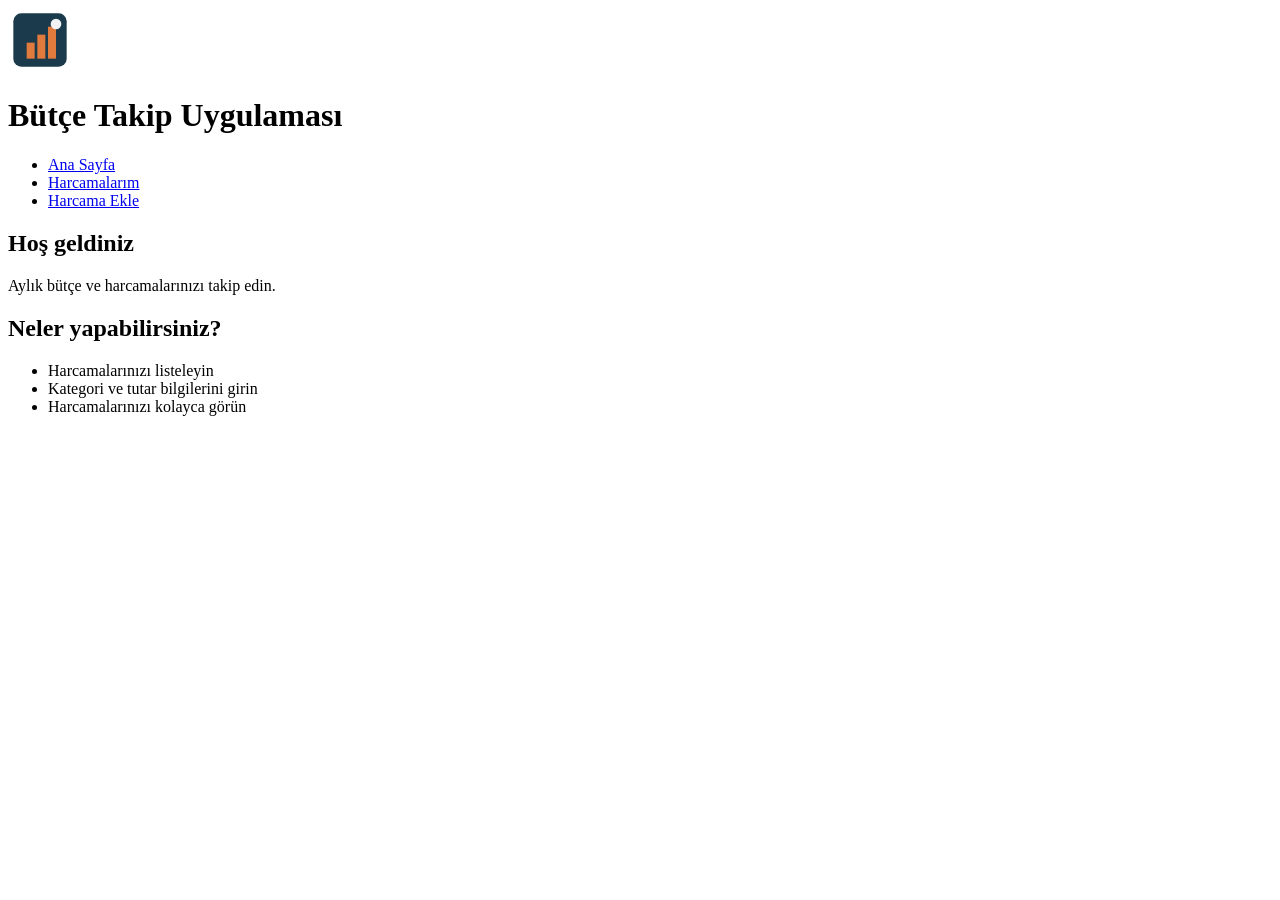
==== index.html @ 588409ec "." ====
<!DOCTYPE html>
<html lang="tr">
<head>
  <meta charset="UTF-8">
  <meta name="viewport" content="width=device-width, initial-scale=1.0">
  <title>Bütçe Takip</title>
  <link rel="stylesheet" href="css/stil.css">
</head>
<body>
  <header>
    <img src="img/logo.svg" alt="Bütçe Takip logosu" width="64">
    <h1>Bütçe Takip Uygulaması</h1>
    <nav>
      <ul>
        <li><a href="index.html">Ana Sayfa</a></li>
        <li><a href="harcamalar.html">Harcamalarım</a></li>
        <li><a href="harcama-ekle.html">Harcama Ekle</a></li>
      </ul>
    </nav>
  </header>

  <main>
    <section>
      <h2>Hoş geldiniz</h2>
      <p>Aylık bütçe ve harcamalarınızı takip edin.</p>
    </section>
    <section>
      <h2>Neler yapabilirsiniz?</h2>
      <ul>
        <li>Harcamalarınızı listeleyin</li>
        <li>Kategori ve tutar bilgilerini girin</li>
        <li>Harcamalarınızı kolayca görün</li>
      </ul>
    </section>
  </main>

</body>
</html>
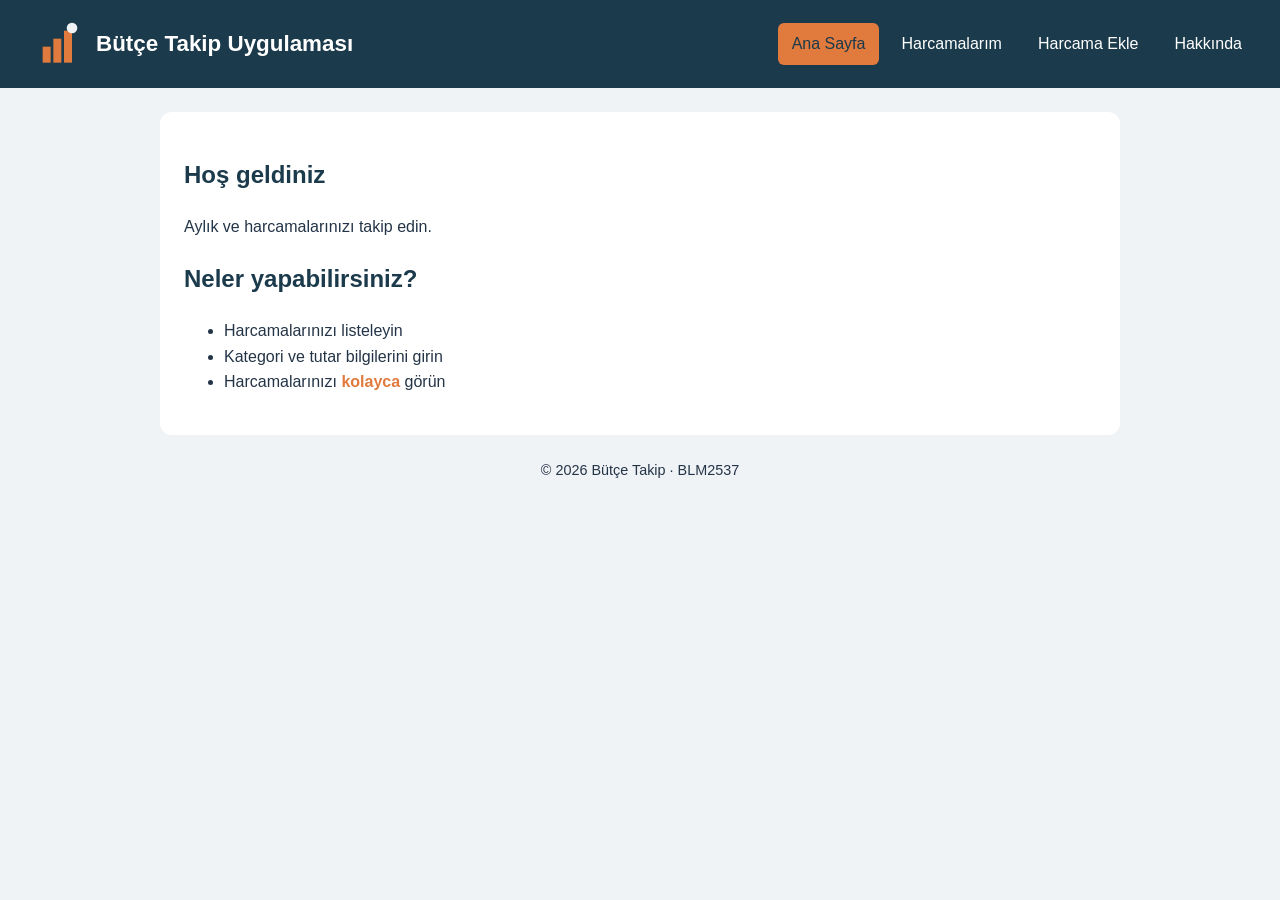
==== commit 8dd11f19: "." ====
--- a/index.html
+++ b/index.html
@@ -12,27 +12,31 @@
     <h1>Bütçe Takip Uygulaması</h1>
     <nav>
       <ul>
-        <li><a href="index.html">Ana Sayfa</a></li>
+        <li><a href="index.html" class="aktif">Ana Sayfa</a></li>
         <li><a href="harcamalar.html">Harcamalarım</a></li>
         <li><a href="harcama-ekle.html">Harcama Ekle</a></li>
+        <li><a href="hakkinda.html">Hakkında</a></li>
       </ul>
     </nav>
   </header>
 
   <main>
-    <section>
+    <section id="tanitim">
       <h2>Hoş geldiniz</h2>
-      <p>Aylık bütçe ve harcamalarınızı takip edin.</p>
+      <p>Aylık ve harcamalarınızı takip edin.</p>
     </section>
-    <section>
+    <section id="ozellikler">
       <h2>Neler yapabilirsiniz?</h2>
-      <ul>
+      <ul class="ozellik-listesi">
         <li>Harcamalarınızı listeleyin</li>
         <li>Kategori ve tutar bilgilerini girin</li>
-        <li>Harcamalarınızı kolayca görün</li>
+        <li>Harcamalarınızı <span class="vurgu">kolayca</span> görün</li>
       </ul>
     </section>
   </main>
 
+  <footer>
+    <p>&copy; 2026 Bütçe Takip &middot; BLM2537</p>
+  </footer>
 </body>
 </html>
--- a/css/stil.css
+++ b/css/stil.css
@@ -0,0 +1,182 @@
+* {
+  box-sizing: border-box;
+}
+
+:root {
+  --ana-renk: #1B3A4B;
+  --vurgu-renk: #E07A3D;
+  --baglanti-renk: #2A7A6A;
+  --zemin: #F0F3F6;
+  --metin: #243447;
+  --kenar: #C8CED6;
+}
+
+body {
+  font-family: "Segoe UI", Arial, sans-serif;
+  font-size: 1rem;
+  line-height: 1.6;
+  color: var(--metin);
+  background-color: var(--zemin);
+  margin: 0;
+}
+
+h1, h2 {
+  color: var(--ana-renk);
+}
+
+a {
+  color: var(--baglanti-renk);
+}
+
+a:hover {
+  color: var(--vurgu-renk);
+}
+
+.vurgu {
+  color: var(--vurgu-renk);
+  font-weight: bold;
+}
+
+footer {
+  text-align: center;
+  font-size: 0.9rem;
+}
+
+main {
+  max-width: 960px;
+  margin: 24px auto;
+  padding: 24px;
+  background-color: white;
+  border-radius: 12px;
+}
+
+table {
+  width: 100%;
+  border-collapse: collapse;
+}
+
+caption {
+  text-align: left;
+  font-weight: bold;
+  margin-bottom: 8px;
+}
+
+th, td {
+  padding: 10px 12px;
+  text-align: left;
+  border-bottom: 1px solid var(--kenar);
+}
+
+th {
+  background-color: var(--ana-renk);
+  color: white;
+}
+
+tbody tr:nth-child(even) {
+  background-color: var(--zemin);
+}
+
+input, select, textarea {
+  width: 100%;
+  max-width: 400px;
+  padding: 8px 10px;
+  border: 1px solid var(--kenar);
+  border-radius: 8px;
+  font: inherit;
+}
+
+input[type="radio"]{
+  width: auto;
+}
+
+input:focus, select:focus, textarea:focus {
+  outline: 2px solid var(--vurgu-renk);
+}
+
+button {
+  padding: 10px 24px;
+  border: none;
+  border-radius: 6px;
+  background-color: var(--vurgu-renk);
+  color: var(--ana-renk);
+  font-weight: bold;
+  cursor: pointer;
+}
+
+button:hover {
+  background-color: var(--ana-renk);
+  color: white;
+}
+
+header {
+  display: flex;
+  align-items: center;
+  gap: 8px;
+  padding: 12px 24px;
+  background-color: var(--ana-renk);
+}
+
+header h1 {
+  margin: 0;
+  font-size: 1.4rem;
+  color: white;
+}
+
+nav {
+  margin-left: auto;
+}
+
+nav ul {
+  display: flex;
+  gap: 8px;
+  margin: 0;
+  padding: 0;
+  list-style: none;
+}
+
+nav a {
+  display: block;
+  padding: 8px 14px;
+  border-radius: 6px;
+  color: white;
+  text-decoration: none;
+}
+
+nav a:hover,
+nav a.aktif {
+  background-color: var(--vurgu-renk);
+  color: var(--ana-renk);
+}
+
+.tablo-kutu {
+  overflow-x: auto;
+}
+
+.gizli {
+  display: none;
+}
+
+.hata {
+  border-color: #B42318;
+  background-color: #FDECEC;
+}
+
+@media (max-width: 600px) {
+  header {
+    flex-direction: column;
+    align-items: flex-start;
+  }
+
+  nav {
+    margin-left: 0;
+  }
+
+  nav ul {
+    flex-wrap: wrap;
+  }
+
+  main {
+    margin: 12px;
+    padding: 16px;
+  }
+}
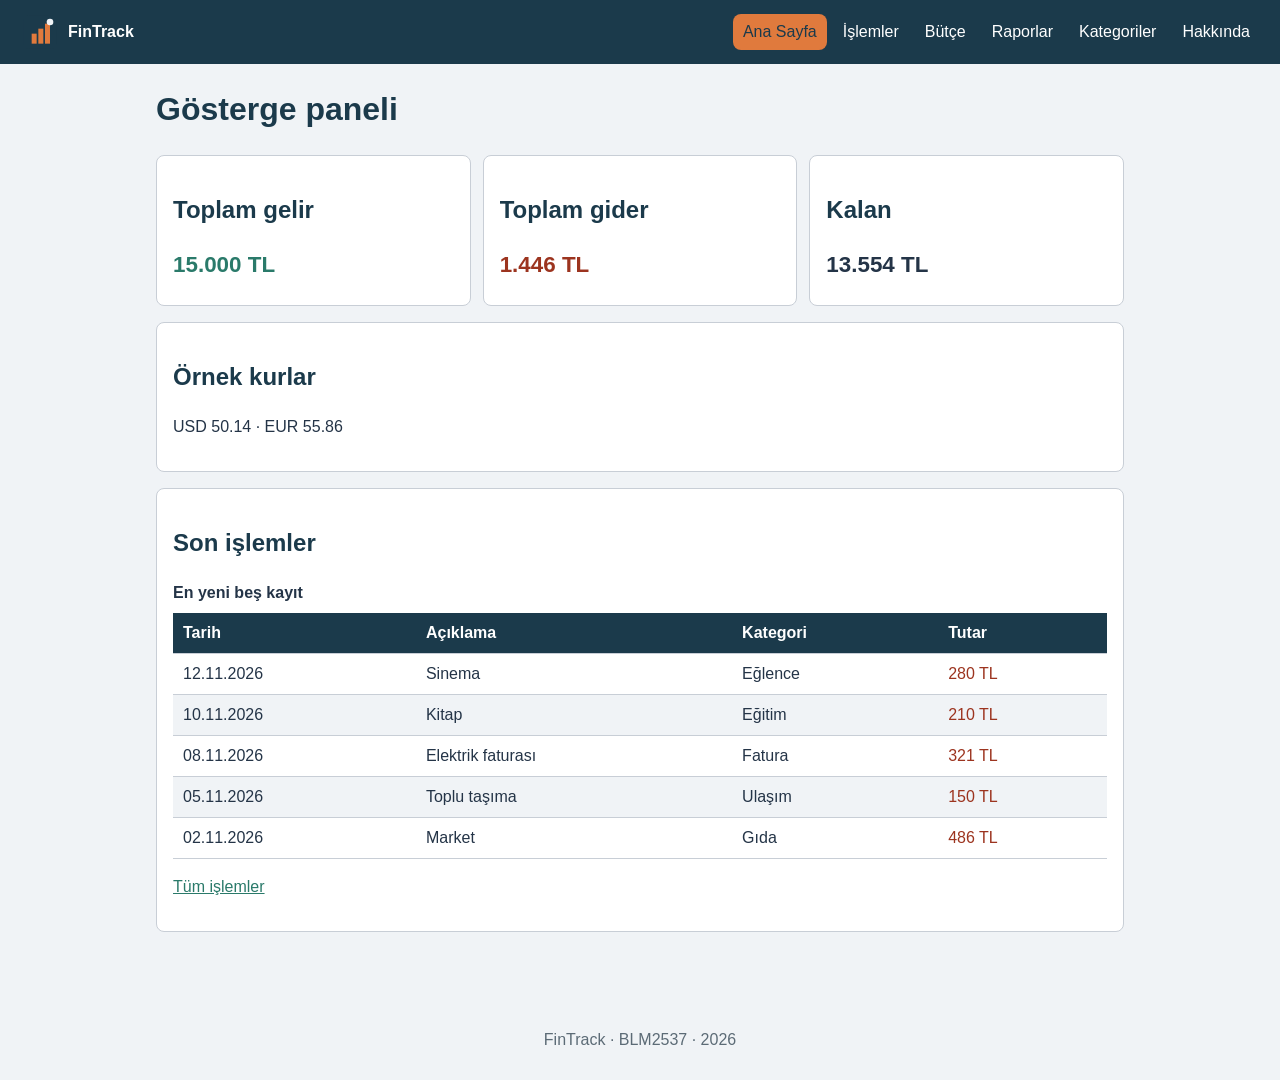
==== commit ecbc720d: "Gorsel iyilestirme" ====
--- a/index.html
+++ b/index.html
@@ -3,40 +3,103 @@
 <head>
   <meta charset="UTF-8">
   <meta name="viewport" content="width=device-width, initial-scale=1.0">
-  <title>Bütçe Takip</title>
+  <title>Ana Sayfa - FinTrack</title>
   <link rel="stylesheet" href="css/stil.css">
 </head>
 <body>
   <header>
-    <img src="img/logo.svg" alt="Bütçe Takip logosu" width="64">
-    <h1>Bütçe Takip Uygulaması</h1>
+    <a class="marka" href="index.html">
+      <img src="img/logo.svg" alt="" width="40" height="40">
+      FinTrack
+    </a>
     <nav>
       <ul>
         <li><a href="index.html" class="aktif">Ana Sayfa</a></li>
-        <li><a href="harcamalar.html">Harcamalarım</a></li>
-        <li><a href="harcama-ekle.html">Harcama Ekle</a></li>
+        <li><a href="islemler.html">İşlemler</a></li>
+        <li><a href="butce.html">Bütçe</a></li>
+        <li><a href="raporlar.html">Raporlar</a></li>
+        <li><a href="kategoriler.html">Kategoriler</a></li>
         <li><a href="hakkinda.html">Hakkında</a></li>
       </ul>
     </nav>
   </header>
 
   <main>
-    <section id="tanitim">
-      <h2>Hoş geldiniz</h2>
-      <p>Aylık ve harcamalarınızı takip edin.</p>
+    <h1>Gösterge paneli</h1>
+
+    <section class="kartlar">
+      <article class="kutu">
+        <h2>Toplam gelir</h2>
+        <p class="tutar gelir">15.000 TL</p>
+      </article>
+      <article class="kutu">
+        <h2>Toplam gider</h2>
+        <p class="tutar gider">1.446 TL</p>
+      </article>
+      <article class="kutu">
+        <h2>Kalan</h2>
+        <p class="tutar">13.554 TL</p>
+      </article>
     </section>
-    <section id="ozellikler">
-      <h2>Neler yapabilirsiniz?</h2>
-      <ul class="ozellik-listesi">
-        <li>Harcamalarınızı listeleyin</li>
-        <li>Kategori ve tutar bilgilerini girin</li>
-        <li>Harcamalarınızı <span class="vurgu">kolayca</span> görün</li>
-      </ul>
+
+    <section class="kutu">
+      <h2>Örnek kurlar</h2>
+      <p>USD 50.14 · EUR 55.86</p>
+    </section>
+
+    <section class="kutu">
+      <h2>Son işlemler</h2>
+      <div class="tablo-kutu">
+        <table>
+          <caption>En yeni beş kayıt</caption>
+          <thead>
+            <tr>
+              <th>Tarih</th>
+              <th>Açıklama</th>
+              <th>Kategori</th>
+              <th>Tutar</th>
+            </tr>
+          </thead>
+          <tbody>
+            <tr>
+              <td>12.11.2026</td>
+              <td>Sinema</td>
+              <td>Eğlence</td>
+              <td class="gider">280 TL</td>
+            </tr>
+            <tr>
+              <td>10.11.2026</td>
+              <td>Kitap</td>
+              <td>Eğitim</td>
+              <td class="gider">210 TL</td>
+            </tr>
+            <tr>
+              <td>08.11.2026</td>
+              <td>Elektrik faturası</td>
+              <td>Fatura</td>
+              <td class="gider">321 TL</td>
+            </tr>
+            <tr>
+              <td>05.11.2026</td>
+              <td>Toplu taşıma</td>
+              <td>Ulaşım</td>
+              <td class="gider">150 TL</td>
+            </tr>
+            <tr>
+              <td>02.11.2026</td>
+              <td>Market</td>
+              <td>Gıda</td>
+              <td class="gider">486 TL</td>
+            </tr>
+          </tbody>
+        </table>
+      </div>
+      <p><a href="islemler.html">Tüm işlemler</a></p>
     </section>
   </main>
 
   <footer>
-    <p>&copy; 2026 Bütçe Takip &middot; BLM2537</p>
+    <p>FinTrack · BLM2537 · 2026</p>
   </footer>
 </body>
 </html>
--- a/css/stil.css
+++ b/css/stil.css
@@ -5,139 +5,64 @@
 :root {
   --ana-renk: #1B3A4B;
   --vurgu-renk: #E07A3D;
-  --baglanti-renk: #2A7A6A;
+  --yesil: #2A7A6A;
+  --kirmizi: #9C341F;
   --zemin: #F0F3F6;
   --metin: #243447;
   --kenar: #C8CED6;
 }
 
 body {
-  font-family: "Segoe UI", Arial, sans-serif;
-  font-size: 1rem;
-  line-height: 1.6;
+  margin: 0;
+  font-family: Arial, sans-serif;
+  line-height: 1.5;
   color: var(--metin);
   background-color: var(--zemin);
-  margin: 0;
-}
-
-h1, h2 {
+}
+
+h1, h2, h3 {
   color: var(--ana-renk);
 }
 
 a {
-  color: var(--baglanti-renk);
-}
-
-a:hover {
-  color: var(--vurgu-renk);
-}
-
-.vurgu {
-  color: var(--vurgu-renk);
-  font-weight: bold;
-}
-
-footer {
-  text-align: center;
-  font-size: 0.9rem;
-}
-
-main {
-  max-width: 960px;
-  margin: 24px auto;
-  padding: 24px;
-  background-color: white;
-  border-radius: 12px;
-}
-
-table {
-  width: 100%;
-  border-collapse: collapse;
-}
-
-caption {
-  text-align: left;
-  font-weight: bold;
-  margin-bottom: 8px;
-}
-
-th, td {
-  padding: 10px 12px;
-  text-align: left;
-  border-bottom: 1px solid var(--kenar);
-}
-
-th {
-  background-color: var(--ana-renk);
-  color: white;
-}
-
-tbody tr:nth-child(even) {
-  background-color: var(--zemin);
-}
-
-input, select, textarea {
-  width: 100%;
-  max-width: 400px;
-  padding: 8px 10px;
-  border: 1px solid var(--kenar);
-  border-radius: 8px;
-  font: inherit;
-}
-
-input[type="radio"]{
-  width: auto;
-}
-
-input:focus, select:focus, textarea:focus {
-  outline: 2px solid var(--vurgu-renk);
-}
-
-button {
-  padding: 10px 24px;
-  border: none;
-  border-radius: 6px;
-  background-color: var(--vurgu-renk);
-  color: var(--ana-renk);
-  font-weight: bold;
-  cursor: pointer;
-}
-
-button:hover {
-  background-color: var(--ana-renk);
-  color: white;
+  color: var(--yesil);
 }
 
 header {
   display: flex;
   align-items: center;
+  gap: 16px;
+  flex-wrap: wrap;
+  padding: 12px 20px;
+  background-color: var(--ana-renk);
+  color: white;
+}
+
+.marka {
+  display: flex;
+  align-items: center;
   gap: 8px;
-  padding: 12px 24px;
-  background-color: var(--ana-renk);
-}
-
-header h1 {
-  margin: 0;
-  font-size: 1.4rem;
-  color: white;
-}
-
-nav {
-  margin-left: auto;
+  color: white;
+  text-decoration: none;
+  font-weight: bold;
 }
 
 nav ul {
   display: flex;
-  gap: 8px;
+  flex-wrap: wrap;
+  gap: 6px;
   margin: 0;
   padding: 0;
   list-style: none;
 }
 
+nav {
+  margin-left: auto;
+}
+
 nav a {
   display: block;
-  padding: 8px 14px;
-  border-radius: 6px;
+  padding: 6px 10px;
   color: white;
   text-decoration: none;
 }
@@ -146,22 +71,162 @@
 nav a.aktif {
   background-color: var(--vurgu-renk);
   color: var(--ana-renk);
+  border-radius: 8px;
+}
+
+main {
+  max-width: 1000px;
+  margin: 20px auto;
+  padding: 0 16px 32px;
+}
+
+.kartlar {
+  display: grid;
+  grid-template-columns: repeat(3, 1fr);
+  gap: 12px;
+}
+
+.yan-yana {
+  display: grid;
+  grid-template-columns: 280px 1fr;
+  gap: 16px;
+  align-items: start;
+}
+
+.kutu {
+  background: white;
+  border: 1px solid var(--kenar);
+  border-radius: 8px;
+  padding: 16px;
+  margin-bottom: 16px;
+}
+
+.tutar {
+  font-size: 1.4rem;
+  font-weight: bold;
+  margin: 8px 0;
+}
+
+.gelir {
+  color: var(--yesil);
+}
+
+.gider {
+  color: var(--kirmizi);
+}
+
+label {
+  display: block;
+  margin-bottom: 4px;
+  font-weight: bold;
+}
+
+input,
+select,
+textarea {
+  width: 100%;
+  max-width: 360px;
+  padding: 8px;
+  margin-bottom: 12px;
+  border: 1px solid var(--kenar);
+  border-radius: 6px;
+  font: inherit;
+}
+
+input[type="radio"] {
+  width: auto;
+  max-width: none;
+  margin-bottom: 0;
+}
+
+input:focus,
+select:focus,
+textarea:focus {
+  outline: 2px solid var(--vurgu-renk);
+}
+
+button {
+  padding: 8px 16px;
+  border: none;
+  border-radius: 6px;
+  background-color: var(--vurgu-renk);
+  color: var(--ana-renk);
+  font-weight: bold;
+  cursor: pointer;
+}
+
+button:hover {
+  background-color: var(--ana-renk);
+  color: white;
 }
 
 .tablo-kutu {
   overflow-x: auto;
 }
 
-.gizli {
-  display: none;
-}
-
-.hata {
-  border-color: #B42318;
+table {
+  width: 100%;
+  border-collapse: collapse;
+}
+
+caption {
+  text-align: left;
+  font-weight: bold;
+  margin-bottom: 8px;
+}
+
+th,
+td {
+  padding: 8px 10px;
+  text-align: left;
+  border-bottom: 1px solid var(--kenar);
+}
+
+th {
+  background-color: var(--ana-renk);
+  color: white;
+}
+
+tbody tr:nth-child(even) {
+  background-color: var(--zemin);
+}
+
+.cubuk {
+  height: 14px;
+  margin-bottom: 12px;
+  background-color: #E2E6EA;
+  border-radius: 6px;
+}
+
+.cubuk span {
+  display: block;
+  height: 14px;
+  background-color: var(--yesil);
+  border-radius: 6px;
+}
+
+.asildi {
+  margin-top: 8px;
+  padding: 8px;
   background-color: #FDECEC;
 }
 
-@media (max-width: 600px) {
+.asildi .cubuk span {
+  background-color: var(--kirmizi);
+}
+
+.uyari {
+  color: var(--kirmizi);
+  /*font-weight: bold;*/
+}
+
+footer {
+  text-align: center;
+  padding: 12px;
+  color: #5c6b76;
+}
+
+@media (max-width: 700px) {
   header {
     flex-direction: column;
     align-items: flex-start;
@@ -171,12 +236,8 @@
     margin-left: 0;
   }
 
-  nav ul {
-    flex-wrap: wrap;
+  .kartlar,
+  .yan-yana {
+    grid-template-columns: 1fr;
   }
-
-  main {
-    margin: 12px;
-    padding: 16px;
-  }
-}
+}
